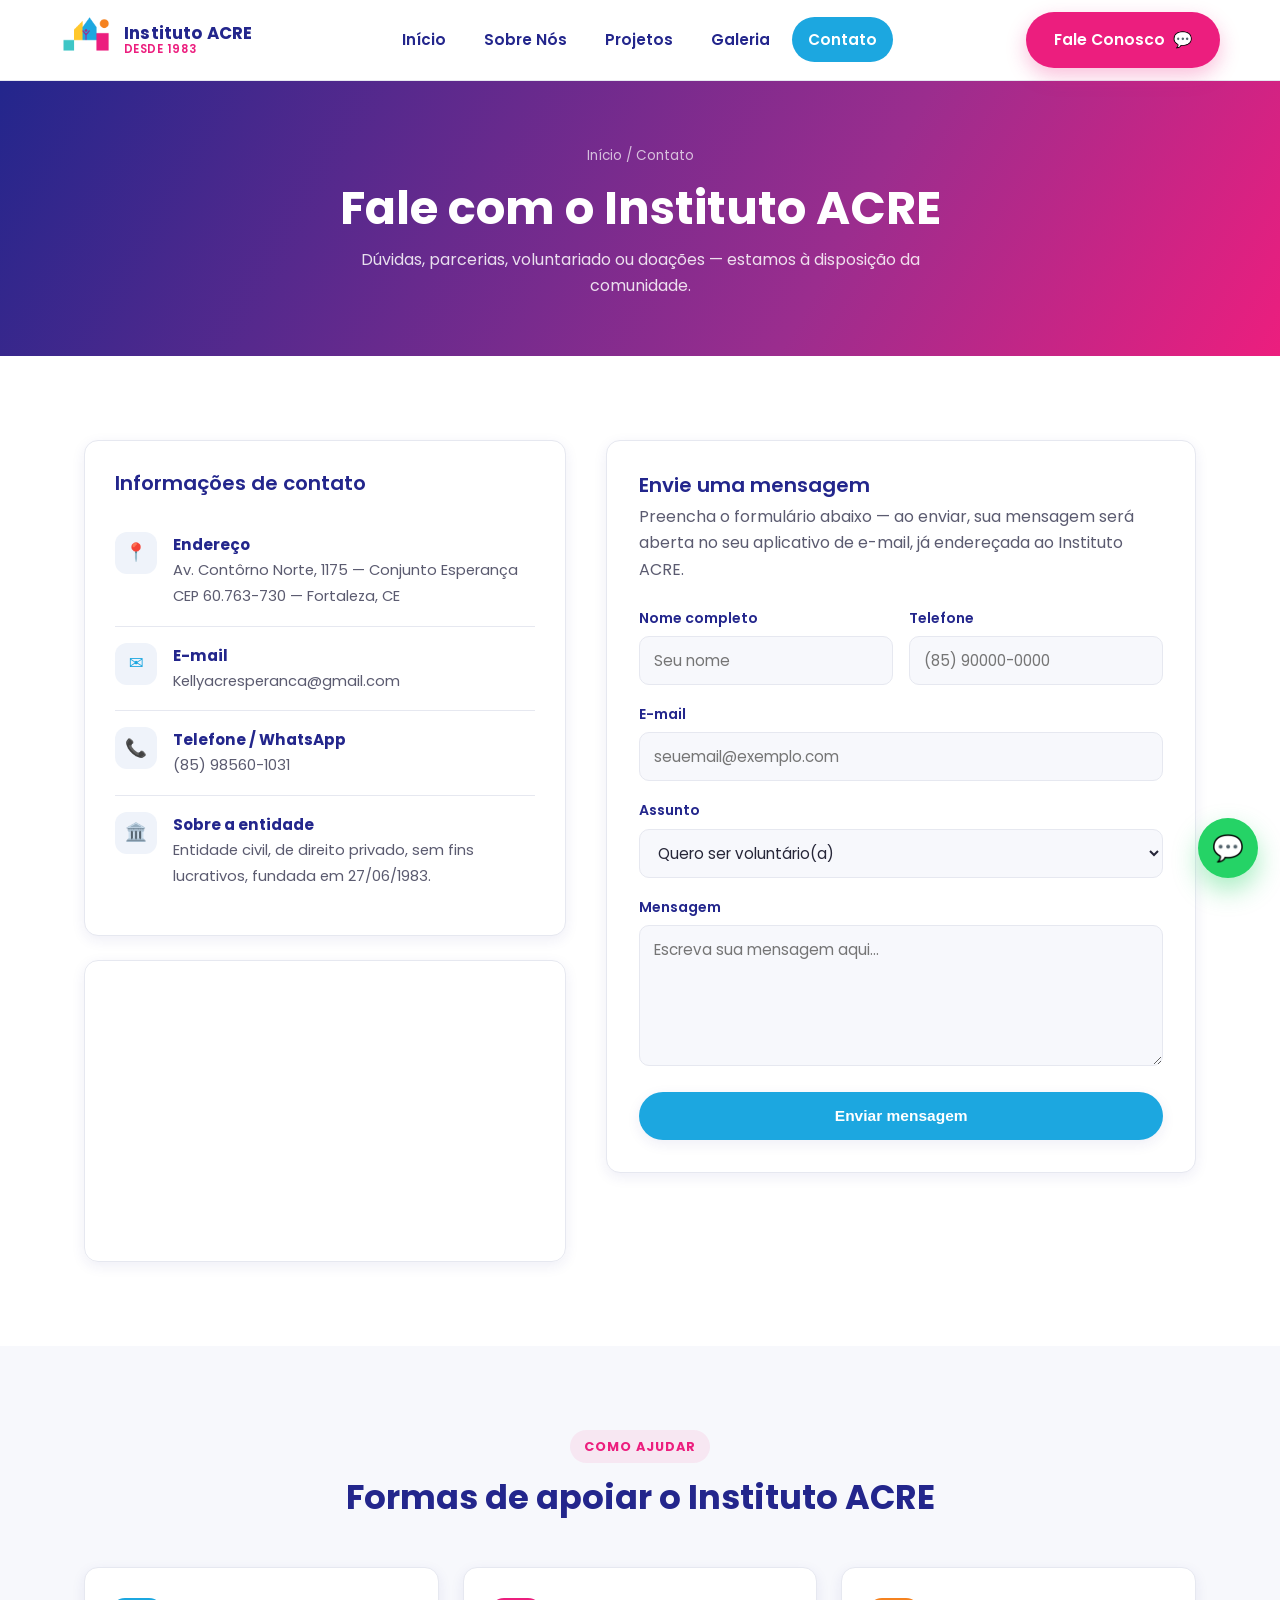
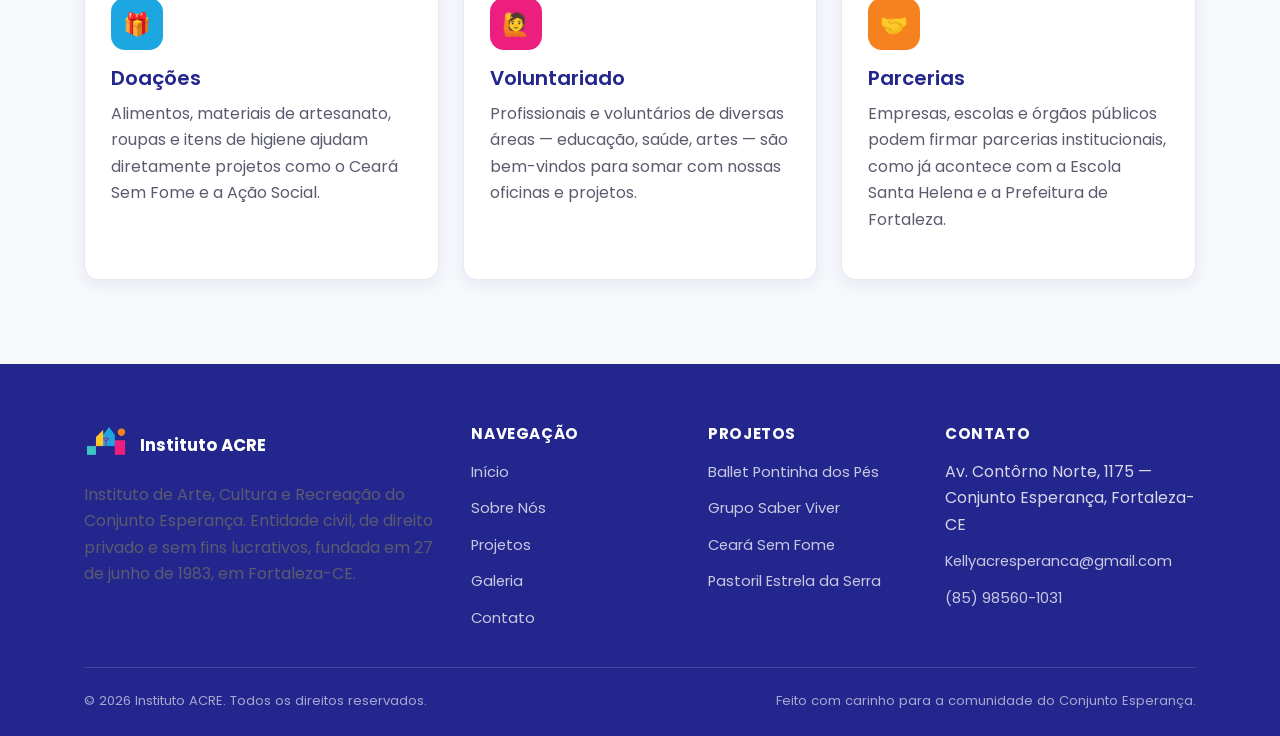
==== contato.html @ 017d6af9 "criando a pagina" ====
<!DOCTYPE html>
<html lang="pt-BR">
<head>
<meta charset="UTF-8">
<meta name="viewport" content="width=device-width, initial-scale=1.0">
<title>Contato — Instituto ACRE</title>
<meta name="description" content="Fale com o Instituto ACRE: endereço, telefone, e-mail e formas de doar ou ser voluntário no Conjunto Esperança, Fortaleza-CE.">
<link rel="icon" href="assets/img/logo.png" type="image/png">
<link rel="preconnect" href="https://fonts.googleapis.com">
<link href="https://fonts.googleapis.com/css2?family=Poppins:wght@400;500;600;700&display=swap" rel="stylesheet">
<link rel="stylesheet" href="css/style.css">
</head>
<body>

<header class="site-header">
  <div class="container nav">
    <a href="index.html" class="brand">
      <img src="assets/img/logo.png" alt="Logotipo Instituto ACRE">
      <span class="brand-text"><strong>Instituto ACRE</strong><span>Desde 1983</span></span>
    </a>
    <nav>
      <ul class="nav-links">
        <li><a href="index.html">Início</a></li>
        <li><a href="sobre.html">Sobre Nós</a></li>
        <li><a href="projetos.html">Projetos</a></li>
        <li><a href="galeria.html">Galeria</a></li>
        <li><a href="contato.html" class="is-active">Contato</a></li>
      </ul>
    </nav>
    <div class="nav-cta">
      <a href="https://wa.me/5585985601031" target="_blank" rel="noopener" class="btn btn-cta"><span class="long">Fale Conosco</span> 💬</a>
      <button class="nav-toggle" aria-label="Abrir menu" aria-expanded="false"><span></span></button>
    </div>
  </div>
</header>

<main>

  <section class="page-hero">
    <div class="container">
      <div class="breadcrumb">Início / Contato</div>
      <h1>Fale com o Instituto ACRE</h1>
      <p>Dúvidas, parcerias, voluntariado ou doações — estamos à disposição da comunidade.</p>
    </div>
  </section>

  <section>
    <div class="container">
      <div class="contact-grid">

        <div>
          <div class="contact-info-card">
            <h3 style="margin-bottom:20px;">Informações de contato</h3>

            <div class="contact-row">
              <div class="ic">📍</div>
              <div>
                <strong>Endereço</strong>
                <span>Av. Contôrno Norte, 1175 — Conjunto Esperança<br>CEP 60.763-730 — Fortaleza, CE</span>
              </div>
            </div>

            <div class="contact-row">
              <div class="ic">✉️</div>
              <div>
                <strong>E-mail</strong>
                <a href="mailto:Kellyacresperanca@gmail.com">Kellyacresperanca@gmail.com</a>
              </div>
            </div>

            <div class="contact-row">
              <div class="ic">📞</div>
              <div>
                <strong>Telefone / WhatsApp</strong>
                <a href="https://wa.me/5585985601031" target="_blank" rel="noopener">(85) 98560-1031</a>
              </div>
            </div>

            <div class="contact-row">
              <div class="ic">🏛️</div>
              <div>
                <strong>Sobre a entidade</strong>
                <span>Entidade civil, de direito privado, sem fins lucrativos, fundada em 27/06/1983.</span>
              </div>
            </div>
          </div>

          <div style="margin-top:24px;" class="map-frame">
            <iframe
              src="https://www.google.com/maps?q=Av.+Cont%C3%B4rno+Norte,+1175,+Conjunto+Esperan%C3%A7a,+Fortaleza+-+CE,+60763-730&output=embed"
              loading="lazy"
              referrerpolicy="no-referrer-when-downgrade"
              title="Localização do Instituto ACRE">
            </iframe>
          </div>
        </div>

        <div class="form-card">
          <h3 style="margin-bottom:6px;">Envie uma mensagem</h3>
          <p style="margin-bottom:24px;">Preencha o formulário abaixo — ao enviar, sua mensagem será aberta no seu aplicativo de e-mail, já endereçada ao Instituto ACRE.</p>

          <form action="mailto:Kellyacresperanca@gmail.com" method="POST" enctype="text/plain">
            <div class="form-grid-2">
              <div class="form-row">
                <label for="nome">Nome completo</label>
                <input type="text" id="nome" name="Nome" placeholder="Seu nome" required>
              </div>
              <div class="form-row">
                <label for="telefone">Telefone</label>
                <input type="tel" id="telefone" name="Telefone" placeholder="(85) 90000-0000">
              </div>
            </div>

            <div class="form-row">
              <label for="email">E-mail</label>
              <input type="email" id="email" name="Email" placeholder="seuemail@exemplo.com" required>
            </div>

            <div class="form-row">
              <label for="assunto">Assunto</label>
              <select id="assunto" name="Assunto">
                <option>Quero ser voluntário(a)</option>
                <option>Quero fazer uma doação</option>
                <option>Parceria institucional</option>
                <option>Dúvidas sobre um projeto</option>
                <option>Outro assunto</option>
              </select>
            </div>

            <div class="form-row">
              <label for="mensagem">Mensagem</label>
              <textarea id="mensagem" name="Mensagem" rows="5" placeholder="Escreva sua mensagem aqui..." required></textarea>
            </div>

            <button type="submit" class="btn btn-primary" style="width:100%; justify-content:center;">Enviar mensagem</button>
          </form>
        </div>

      </div>
    </div>
  </section>

  <!-- COMO AJUDAR -->
  <section class="section-soft">
    <div class="container">
      <div class="section-head">
        <span class="eyebrow">Como ajudar</span>
        <h2>Formas de apoiar o Instituto ACRE</h2>
      </div>
      <div class="values-grid">
        <div class="value-card">
          <div class="icon">🎁</div>
          <h3>Doações</h3>
          <p>Alimentos, materiais de artesanato, roupas e itens de higiene ajudam diretamente projetos como o Ceará Sem Fome e a Ação Social.</p>
        </div>
        <div class="value-card">
          <div class="icon">🙋</div>
          <h3>Voluntariado</h3>
          <p>Profissionais e voluntários de diversas áreas — educação, saúde, artes — são bem-vindos para somar com nossas oficinas e projetos.</p>
        </div>
        <div class="value-card">
          <div class="icon">🤝</div>
          <h3>Parcerias</h3>
          <p>Empresas, escolas e órgãos públicos podem firmar parcerias institucionais, como já acontece com a Escola Santa Helena e a Prefeitura de Fortaleza.</p>
        </div>
      </div>
    </div>
  </section>

</main>

<footer class="site-footer">
  <div class="container">
    <div class="footer-grid">
      <div>
        <div class="footer-brand"><img src="assets/img/logo.png" alt="Instituto ACRE"><strong>Instituto ACRE</strong></div>
        <p>Instituto de Arte, Cultura e Recreação do Conjunto Esperança. Entidade civil, de direito privado e sem fins lucrativos, fundada em 27 de junho de 1983, em Fortaleza-CE.</p>
      </div>
      <div>
        <h4>Navegação</h4>
        <ul>
          <li><a href="index.html">Início</a></li>
          <li><a href="sobre.html">Sobre Nós</a></li>
          <li><a href="projetos.html">Projetos</a></li>
          <li><a href="galeria.html">Galeria</a></li>
          <li><a href="contato.html">Contato</a></li>
        </ul>
      </div>
      <div>
        <h4>Projetos</h4>
        <ul>
          <li><a href="projetos.html#ballet">Ballet Pontinha dos Pés</a></li>
          <li><a href="projetos.html#saber-viver">Grupo Saber Viver</a></li>
          <li><a href="projetos.html#ceara-sem-fome">Ceará Sem Fome</a></li>
          <li><a href="projetos.html#pastoril">Pastoril Estrela da Serra</a></li>
        </ul>
      </div>
      <div>
        <h4>Contato</h4>
        <ul>
          <li>Av. Contôrno Norte, 1175 — Conjunto Esperança, Fortaleza-CE</li>
          <li><a href="mailto:Kellyacresperanca@gmail.com">Kellyacresperanca@gmail.com</a></li>
          <li><a href="https://wa.me/5585985601031" target="_blank" rel="noopener">(85) 98560-1031</a></li>
        </ul>
      </div>
    </div>
    <div class="footer-bottom">
      <span>© <span data-year>2026</span> Instituto ACRE. Todos os direitos reservados.</span>
      <span>Feito com carinho para a comunidade do Conjunto Esperança.</span>
    </div>
  </div>
</footer>

<a href="https://wa.me/5585985601031" target="_blank" rel="noopener" class="whatsapp-float" aria-label="Falar no WhatsApp">💬</a>
<script src="js/main.js"></script>
</body>
</html>
---- css/style.css ----
/* =========================================================
   Instituto ACRE — folha de estilos
   Paleta baseada no logotipo (fundo branco; cor só em botões,
   menu, títulos e detalhes, conforme solicitado).
   ========================================================= */

:root {
  --navy: #23268C;        /* texto "INSTITUTO ACRE" no logo */
  --blue: #1CA7E0;        /* prédio azul do logo — cor primária */
  --blue-dark: #157FAE;
  --yellow: #FFC72C;      /* prédio amarelo do logo */
  --pink: #EC1E7E;        /* prédio rosa do logo — CTA / doação */
  --pink-dark: #C41263;
  --teal: #3EC6C6;        /* prédio azul-turquesa do logo */
  --orange: #F5821F;      /* sol do logo */
  --purple: #9B2D8E;      /* figura humana do logo */

  --bg: #FFFFFF;
  --bg-soft: #F7F8FC;
  --bg-soft-2: #EFF3FA;
  --text: #262638;
  --text-light: #5B5B70;
  --border: #E6E8F0;

  --radius: 14px;
  --shadow: 0 10px 30px rgba(35, 38, 140, 0.08);
  --shadow-sm: 0 4px 14px rgba(35, 38, 140, 0.08);
  --container: 1160px;
}

* { box-sizing: border-box; }
html { scroll-behavior: smooth; }
html, body { overflow-x: hidden; }

body {
  margin: 0;
  font-family: "Poppins", "Segoe UI", system-ui, -apple-system, sans-serif;
  color: var(--text);
  background: var(--bg);
  line-height: 1.65;
  -webkit-font-smoothing: antialiased;
}

img { max-width: 100%; display: block; }
a { color: inherit; text-decoration: none; }

.container {
  width: 100%;
  max-width: var(--container);
  margin: 0 auto;
  padding: 0 24px;
}

h1, h2, h3, h4 {
  font-family: "Poppins", "Segoe UI", system-ui, sans-serif;
  color: var(--navy);
  line-height: 1.25;
  margin: 0 0 .5em;
}

h1 { font-size: clamp(2rem, 4vw, 2.9rem); font-weight: 700; }
h2 { font-size: clamp(1.5rem, 3vw, 2.1rem); font-weight: 700; }
h3 { font-size: 1.25rem; font-weight: 600; }

p { margin: 0 0 1em; color: var(--text-light); }

.eyebrow {
  display: inline-block;
  font-size: .8rem;
  font-weight: 700;
  letter-spacing: .08em;
  text-transform: uppercase;
  color: var(--pink);
  background: rgba(236, 30, 126, .08);
  padding: 6px 14px;
  border-radius: 999px;
  margin-bottom: 14px;
}

/* ---------- Botões ---------- */
.btn {
  display: inline-flex;
  align-items: center;
  gap: 8px;
  padding: 13px 26px;
  border-radius: 999px;
  font-weight: 600;
  font-size: .97rem;
  border: 2px solid transparent;
  cursor: pointer;
  transition: transform .15s ease, box-shadow .15s ease, background .15s ease, color .15s ease;
}
.btn:hover { transform: translateY(-2px); }

.btn-primary {
  background: var(--blue);
  color: #fff;
  box-shadow: var(--shadow-sm);
}
.btn-primary:hover { background: var(--blue-dark); }

.btn-cta {
  background: var(--pink);
  color: #fff;
  box-shadow: 0 8px 20px rgba(236,30,126,.28);
}
.btn-cta:hover { background: var(--pink-dark); }

.btn-outline {
  background: transparent;
  color: var(--navy);
  border-color: var(--border);
}
.btn-outline:hover { border-color: var(--blue); color: var(--blue); }

.btn-outline-light {
  background: rgba(255,255,255,.12);
  color: #fff;
  border-color: rgba(255,255,255,.55);
  backdrop-filter: blur(4px);
}
.btn-outline-light:hover { background: #fff; color: var(--navy); }

/* ---------- Header / Navegação ---------- */
.site-header {
  position: sticky;
  top: 0;
  z-index: 100;
  background: rgba(255,255,255,.92);
  backdrop-filter: blur(10px);
  border-bottom: 1px solid var(--border);
}
.nav {
  display: flex;
  align-items: center;
  justify-content: space-between;
  padding: 12px 0;
}
.brand {
  display: flex;
  align-items: center;
  gap: 12px;
}
.brand img { height: 52px; width: auto; }
.brand-text { display: flex; flex-direction: column; line-height: 1.15; }
.brand-text strong { color: var(--navy); font-size: 1.05rem; letter-spacing: .01em; }
.brand-text span { color: var(--pink); font-size: .72rem; font-weight: 600; letter-spacing: .04em; text-transform: uppercase; }

.nav-links {
  display: flex;
  align-items: center;
  gap: 6px;
  list-style: none;
  margin: 0;
  padding: 0;
}
.nav-links a {
  display: inline-block;
  padding: 10px 16px;
  border-radius: 999px;
  font-weight: 600;
  font-size: .95rem;
  color: var(--navy);
  transition: background .15s ease, color .15s ease;
}
.nav-links a:hover { background: var(--bg-soft-2); }
.nav-links a.is-active { background: var(--blue); color: #fff; }

.nav-cta { display: flex; align-items: center; gap: 10px; }

.nav-toggle {
  display: none;
  background: var(--bg-soft-2);
  border: none;
  border-radius: 10px;
  width: 44px;
  height: 44px;
  align-items: center;
  justify-content: center;
  cursor: pointer;
}
.nav-toggle span, .nav-toggle span::before, .nav-toggle span::after {
  content: "";
  display: block;
  width: 20px;
  height: 2px;
  background: var(--navy);
  position: relative;
  transition: transform .2s ease, opacity .2s ease;
}
.nav-toggle span::before { position: absolute; top: -6px; }
.nav-toggle span::after { position: absolute; top: 6px; }

/* ---------- Hero ---------- */
.hero {
  position: relative;
  overflow: hidden;
  background: linear-gradient(135deg, var(--navy) 0%, var(--blue) 100%);
  color: #fff;
  padding: 88px 0 100px;
}
.hero::before, .hero::after {
  content: "";
  position: absolute;
  border-radius: 50%;
  opacity: .35;
}
.hero::before {
  width: 420px; height: 420px;
  background: var(--orange);
  top: -180px; right: -120px;
  filter: blur(10px);
  opacity: .28;
}
.hero::after {
  width: 320px; height: 320px;
  background: var(--yellow);
  bottom: -160px; left: -100px;
  opacity: .18;
}
.hero .container {
  position: relative;
  z-index: 2;
  display: grid;
  grid-template-columns: 1.1fr .9fr;
  gap: 48px;
  align-items: center;
}
.hero h1 { color: #fff; }
.hero p.lead { color: rgba(255,255,255,.88); font-size: 1.1rem; max-width: 46ch; }
.hero-actions { display: flex; flex-wrap: wrap; gap: 14px; margin-top: 28px; }
.hero-eyebrow {
  display: inline-block;
  background: rgba(255,255,255,.14);
  border: 1px solid rgba(255,255,255,.35);
  color: #fff;
  padding: 6px 16px;
  border-radius: 999px;
  font-size: .8rem;
  font-weight: 600;
  letter-spacing: .05em;
  text-transform: uppercase;
  margin-bottom: 18px;
}
.hero-media {
  border-radius: 20px;
  overflow: hidden;
  box-shadow: 0 30px 60px rgba(10, 14, 60, .35);
  border: 6px solid rgba(255,255,255,.15);
  aspect-ratio: 4/3;
}
.hero-media img { width: 100%; height: 100%; object-fit: cover; }

/* Page hero (páginas internas) */
.page-hero {
  background: linear-gradient(120deg, var(--navy), var(--purple) 65%, var(--pink));
  color: #fff;
  padding: 64px 0 56px;
  text-align: center;
}
.page-hero h1 { color: #fff; margin-bottom: 10px; }
.page-hero p { color: rgba(255,255,255,.85); max-width: 60ch; margin: 0 auto; }
.breadcrumb { font-size: .85rem; color: rgba(255,255,255,.7); margin-bottom: 12px; }

/* ---------- Stats ---------- */
.stats {
  display: grid;
  grid-template-columns: repeat(4, 1fr);
  gap: 20px;
  margin-top: -56px;
  position: relative;
  z-index: 3;
}
.stat-card {
  background: #fff;
  border-radius: var(--radius);
  box-shadow: var(--shadow);
  padding: 24px 20px;
  text-align: center;
  border-top: 4px solid var(--blue);
}
.stat-card:nth-child(2) { border-top-color: var(--pink); }
.stat-card:nth-child(3) { border-top-color: var(--yellow); }
.stat-card:nth-child(4) { border-top-color: var(--teal); }
.stat-card .num { font-size: 1.9rem; font-weight: 700; color: var(--navy); }
.stat-card .label { font-size: .85rem; color: var(--text-light); margin-top: 4px; }

/* ---------- Seções gerais ---------- */
section { padding: 84px 0; }
.section-soft { background: var(--bg-soft); }
.section-head { max-width: 680px; margin: 0 auto 48px; text-align: center; }
.section-head.left { margin: 0 0 40px; text-align: left; }

/* ---------- Cards de valores ---------- */
.values-grid {
  display: grid;
  grid-template-columns: repeat(3, 1fr);
  gap: 24px;
}
.value-card {
  background: #fff;
  border: 1px solid var(--border);
  border-radius: var(--radius);
  padding: 30px 26px;
  box-shadow: var(--shadow-sm);
}
.value-card .icon {
  width: 52px; height: 52px;
  border-radius: 14px;
  display: flex; align-items: center; justify-content: center;
  font-size: 1.4rem;
  margin-bottom: 16px;
  color: #fff;
}
.value-card:nth-child(1) .icon { background: var(--blue); }
.value-card:nth-child(2) .icon { background: var(--pink); }
.value-card:nth-child(3) .icon { background: var(--orange); }

/* ---------- Grid de projetos / cards ---------- */
.card-grid {
  display: grid;
  grid-template-columns: repeat(3, 1fr);
  gap: 26px;
}
.proj-card {
  background: #fff;
  border-radius: var(--radius);
  overflow: hidden;
  box-shadow: var(--shadow-sm);
  border: 1px solid var(--border);
  transition: transform .18s ease, box-shadow .18s ease;
  display: flex;
  flex-direction: column;
}
.proj-card:hover { transform: translateY(-6px); box-shadow: var(--shadow); }
.proj-card .thumb { aspect-ratio: 4/3; overflow: hidden; position: relative; }
.proj-card .thumb img { width: 100%; height: 100%; object-fit: cover; transition: transform .35s ease; }
.proj-card:hover .thumb img { transform: scale(1.06); }
.proj-card .tag {
  position: absolute; top: 12px; left: 12px;
  background: rgba(255,255,255,.92);
  color: var(--navy);
  font-size: .72rem;
  font-weight: 700;
  padding: 5px 12px;
  border-radius: 999px;
  text-transform: uppercase;
  letter-spacing: .03em;
}
.proj-card .body { padding: 20px 22px 24px; flex: 1; display: flex; flex-direction: column; }
.proj-card h3 { margin-bottom: 8px; }
.proj-card p { font-size: .92rem; flex: 1; }
.proj-card .since {
  font-size: .78rem;
  font-weight: 700;
  color: var(--blue);
  text-transform: uppercase;
  letter-spacing: .04em;
  margin-bottom: 6px;
}

/* categorias por cor de tag lateral */
.proj-card.cat-cultura { border-left: 4px solid var(--pink); }
.proj-card.cat-esporte { border-left: 4px solid var(--blue); }
.proj-card.cat-social { border-left: 4px solid var(--orange); }
.proj-card.cat-idoso { border-left: 4px solid var(--purple); }
.proj-card.cat-infantil { border-left: 4px solid var(--yellow); }
.proj-card.cat-tradicao { border-left: 4px solid var(--teal); }

.filters {
  display: flex;
  flex-wrap: wrap;
  gap: 10px;
  margin-bottom: 40px;
}
.filter-btn {
  border: 1px solid var(--border);
  background: #fff;
  color: var(--navy);
  padding: 9px 18px;
  border-radius: 999px;
  font-weight: 600;
  font-size: .85rem;
  cursor: pointer;
  transition: all .15s ease;
}
.filter-btn:hover { border-color: var(--blue); color: var(--blue); }
.filter-btn.is-active { background: var(--navy); border-color: var(--navy); color: #fff; }

/* ---------- Diretoria ---------- */
.people-grid {
  display: grid;
  grid-template-columns: repeat(auto-fit, minmax(190px, 1fr));
  gap: 22px;
}
.people-card {
  background: #fff;
  border: 1px solid var(--border);
  border-radius: var(--radius);
  padding: 22px 18px;
  text-align: center;
  box-shadow: var(--shadow-sm);
}
.people-card .avatar {
  width: 68px; height: 68px;
  border-radius: 50%;
  margin: 0 auto 14px;
  display: flex; align-items: center; justify-content: center;
  color: #fff;
  font-weight: 700;
  font-size: 1.2rem;
  background: linear-gradient(135deg, var(--blue), var(--purple));
}
.people-card .role { font-size: .78rem; font-weight: 700; color: var(--pink); text-transform: uppercase; letter-spacing: .04em; margin-bottom: 4px; }
.people-card .name { font-weight: 600; color: var(--navy); }

/* ---------- Timeline (história) ---------- */
.timeline { position: relative; margin-left: 10px; padding-left: 34px; border-left: 3px solid var(--bg-soft-2); }
.timeline-item { position: relative; padding-bottom: 34px; }
.timeline-item:last-child { padding-bottom: 0; }
.timeline-item::before {
  content: "";
  position: absolute;
  left: -42px; top: 4px;
  width: 16px; height: 16px;
  border-radius: 50%;
  background: var(--pink);
  border: 3px solid #fff;
  box-shadow: 0 0 0 3px var(--pink);
}
.timeline-item .year { font-weight: 700; color: var(--blue); font-size: .9rem; text-transform: uppercase; letter-spacing: .04em; }

/* ---------- Galeria ---------- */
.gallery-grid {
  columns: 4 260px;
  column-gap: 16px;
}
.gallery-grid figure {
  break-inside: avoid;
  margin: 0 0 16px;
  border-radius: 12px;
  overflow: hidden;
  box-shadow: var(--shadow-sm);
  position: relative;
  cursor: zoom-in;
}
.gallery-grid img { width: 100%; display: block; transition: transform .3s ease; }
.gallery-grid figure:hover img { transform: scale(1.04); }
.gallery-grid figcaption {
  position: absolute; left: 0; right: 0; bottom: 0;
  background: linear-gradient(to top, rgba(35,38,140,.85), transparent);
  color: #fff;
  font-size: .78rem;
  font-weight: 600;
  padding: 22px 12px 10px;
  opacity: 0;
  transition: opacity .2s ease;
}
.gallery-grid figure:hover figcaption { opacity: 1; }

.lightbox {
  position: fixed; inset: 0; z-index: 999;
  background: rgba(20,20,40,.92);
  display: none;
  align-items: center; justify-content: center;
  padding: 40px;
}
.lightbox.is-open { display: flex; }
.lightbox img { max-width: 90vw; max-height: 85vh; border-radius: 10px; box-shadow: 0 20px 60px rgba(0,0,0,.5); }
.lightbox-close {
  position: absolute; top: 24px; right: 28px;
  width: 44px; height: 44px; border-radius: 50%;
  background: rgba(255,255,255,.12); color: #fff; border: 1px solid rgba(255,255,255,.4);
  font-size: 1.3rem; cursor: pointer;
}
.lightbox-caption { position: absolute; bottom: 30px; left: 0; right: 0; text-align: center; color: #fff; font-size: .9rem; }

/* ---------- CTA doação ---------- */
.cta-band {
  background: linear-gradient(120deg, var(--pink), var(--purple));
  border-radius: 24px;
  color: #fff;
  padding: 56px;
  display: grid;
  grid-template-columns: 1.4fr .8fr;
  align-items: center;
  gap: 32px;
}
.cta-band h2 { color: #fff; }
.cta-band p { color: rgba(255,255,255,.88); }
.cta-actions { display: flex; flex-direction: column; gap: 12px; }

/* ---------- Contato ---------- */
.contact-grid {
  display: grid;
  grid-template-columns: .9fr 1.1fr;
  gap: 40px;
  align-items: start;
}
.contact-info-card {
  background: #fff;
  border: 1px solid var(--border);
  border-radius: var(--radius);
  padding: 30px;
  box-shadow: var(--shadow-sm);
}
.contact-row { display: flex; gap: 16px; padding: 16px 0; border-bottom: 1px solid var(--border); }
.contact-row:last-child { border-bottom: none; }
.contact-row .ic {
  width: 42px; height: 42px; border-radius: 12px;
  background: var(--bg-soft-2); color: var(--blue);
  display: flex; align-items: center; justify-content: center;
  flex-shrink: 0;
  font-size: 1.1rem;
}
.contact-row strong { display: block; color: var(--navy); font-size: .95rem; }
.contact-row span, .contact-row a { color: var(--text-light); font-size: .92rem; }

.map-frame {
  border-radius: var(--radius);
  overflow: hidden;
  border: 1px solid var(--border);
  box-shadow: var(--shadow-sm);
  aspect-ratio: 16/10;
}
.map-frame iframe { width: 100%; height: 100%; border: 0; }

.form-card {
  background: #fff;
  border: 1px solid var(--border);
  border-radius: var(--radius);
  padding: 32px;
  box-shadow: var(--shadow-sm);
}
.form-row { margin-bottom: 18px; }
.form-row label { display: block; font-weight: 600; font-size: .88rem; color: var(--navy); margin-bottom: 6px; }
.form-row input, .form-row textarea, .form-row select {
  width: 100%;
  border: 1.5px solid var(--border);
  border-radius: 10px;
  padding: 12px 14px;
  font-family: inherit;
  font-size: .95rem;
  color: var(--text);
  background: var(--bg-soft);
  transition: border-color .15s ease;
}
.form-row input:focus, .form-row textarea:focus, .form-row select:focus {
  outline: none;
  border-color: var(--blue);
  background: #fff;
}
.form-grid-2 { display: grid; grid-template-columns: 1fr 1fr; gap: 16px; }

/* ---------- Footer ---------- */
.site-footer {
  background: var(--navy);
  color: rgba(255,255,255,.82);
  padding: 60px 0 24px;
}
.footer-grid {
  display: grid;
  grid-template-columns: 1.4fr .8fr .8fr 1fr;
  gap: 36px;
  padding-bottom: 36px;
  border-bottom: 1px solid rgba(255,255,255,.14);
}
.footer-brand { display: flex; align-items: center; gap: 12px; margin-bottom: 14px; }
.footer-brand img { height: 44px; }
.footer-brand strong { color: #fff; font-size: 1.05rem; }
.site-footer h4 { color: #fff; font-size: .95rem; text-transform: uppercase; letter-spacing: .04em; margin-bottom: 16px; }
.site-footer ul { list-style: none; padding: 0; margin: 0; display: flex; flex-direction: column; gap: 10px; }
.site-footer a { color: rgba(255,255,255,.75); font-size: .92rem; transition: color .15s ease; }
.site-footer a:hover { color: #fff; }
.footer-bottom {
  display: flex;
  justify-content: space-between;
  align-items: center;
  padding-top: 22px;
  font-size: .82rem;
  color: rgba(255,255,255,.6);
  flex-wrap: wrap;
  gap: 12px;
}
.social-row { display: flex; gap: 10px; }
.social-row a {
  width: 38px; height: 38px; border-radius: 50%;
  background: rgba(255,255,255,.1);
  display: flex; align-items: center; justify-content: center;
}
.social-row a:hover { background: var(--pink); }

.whatsapp-float {
  position: fixed;
  bottom: 22px; right: 22px;
  width: 60px; height: 60px;
  border-radius: 50%;
  background: #25D366;
  color: #fff;
  display: flex; align-items: center; justify-content: center;
  box-shadow: 0 12px 26px rgba(37,211,102,.4);
  z-index: 90;
  font-size: 1.6rem;
  transition: transform .15s ease;
}
.whatsapp-float:hover { transform: scale(1.08); }

/* ---------- Utilidades ---------- */
.two-col {
  display: grid;
  grid-template-columns: 1fr 1fr;
  gap: 56px;
  align-items: center;
}
.tag-pill {
  display: inline-flex;
  align-items: center;
  gap: 6px;
  background: var(--bg-soft-2);
  color: var(--navy);
  font-size: .8rem;
  font-weight: 600;
  padding: 6px 14px;
  border-radius: 999px;
  margin: 0 8px 8px 0;
}
.rounded-photo { border-radius: 20px; overflow: hidden; box-shadow: var(--shadow); }

/* ---------- Responsivo ---------- */
@media (max-width: 980px) {
  .stats { grid-template-columns: repeat(2, 1fr); }
  .values-grid, .card-grid { grid-template-columns: repeat(2, 1fr); }
  .hero .container { grid-template-columns: 1fr; }
  .hero-media { order: -1; }
  .footer-grid { grid-template-columns: 1fr 1fr; }
  .contact-grid { grid-template-columns: 1fr; }
  .cta-band { grid-template-columns: 1fr; text-align: center; }
  .cta-actions { align-items: center; }
  .two-col { grid-template-columns: 1fr; gap: 32px; }
}

@media (max-width: 720px) {
  .nav-links { position: fixed; top: 76px; left: 0; right: 0; height: calc(100vh - 76px); height: calc(100dvh - 76px); background: #fff; flex-direction: column; align-items: stretch; padding: 20px; gap: 4px; transform: translateX(100%); transition: transform .25s ease; overflow-y: auto; }
  .nav-links.is-open { transform: translateX(0); }
  .nav-links a { padding: 14px 18px; }
  .nav-toggle { display: flex; }
  .nav-cta .btn span.long { display: none; }
  .values-grid, .card-grid { grid-template-columns: 1fr; }
  .stats { grid-template-columns: 1fr 1fr; margin-top: 24px; }
  .footer-grid { grid-template-columns: 1fr; }
  .gallery-grid { columns: 2 200px; }
  .form-grid-2 { grid-template-columns: 1fr; }
  section { padding: 56px 0; }
  .page-hero { padding: 48px 0 40px; }
}
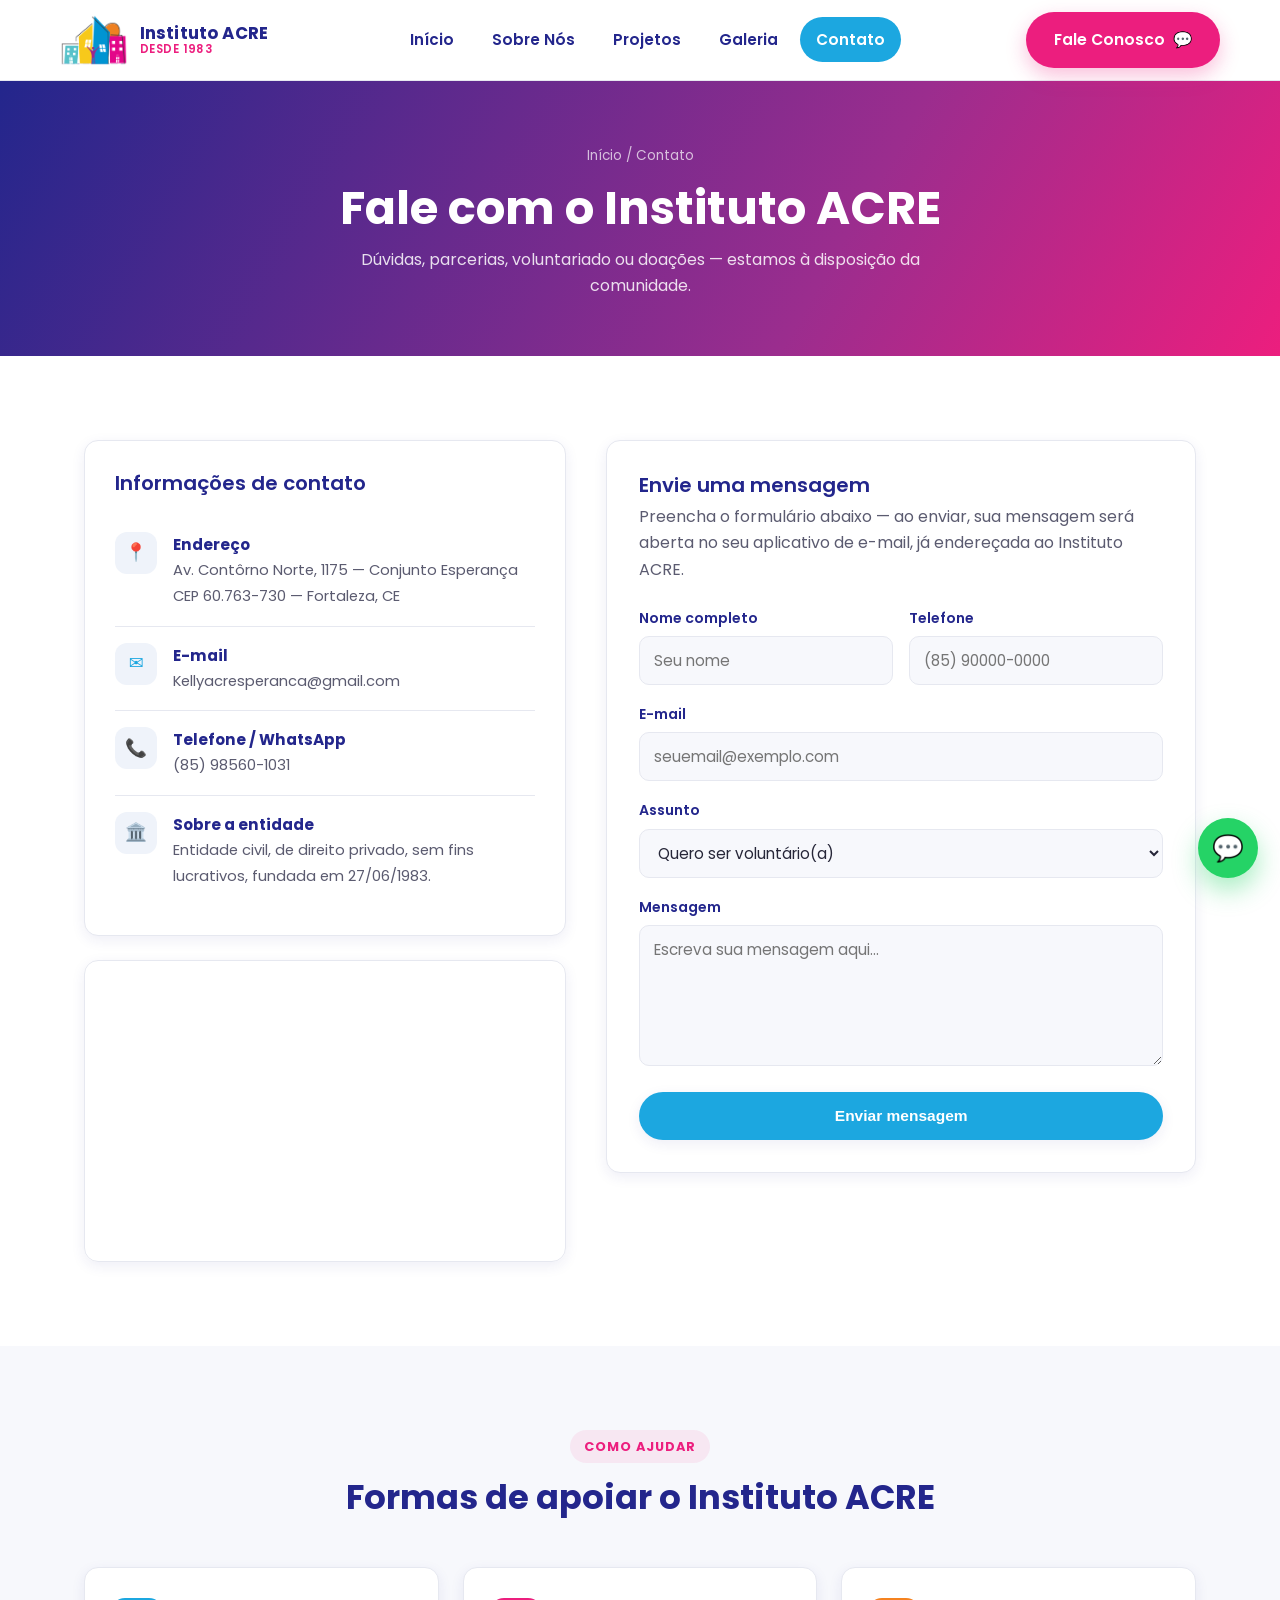
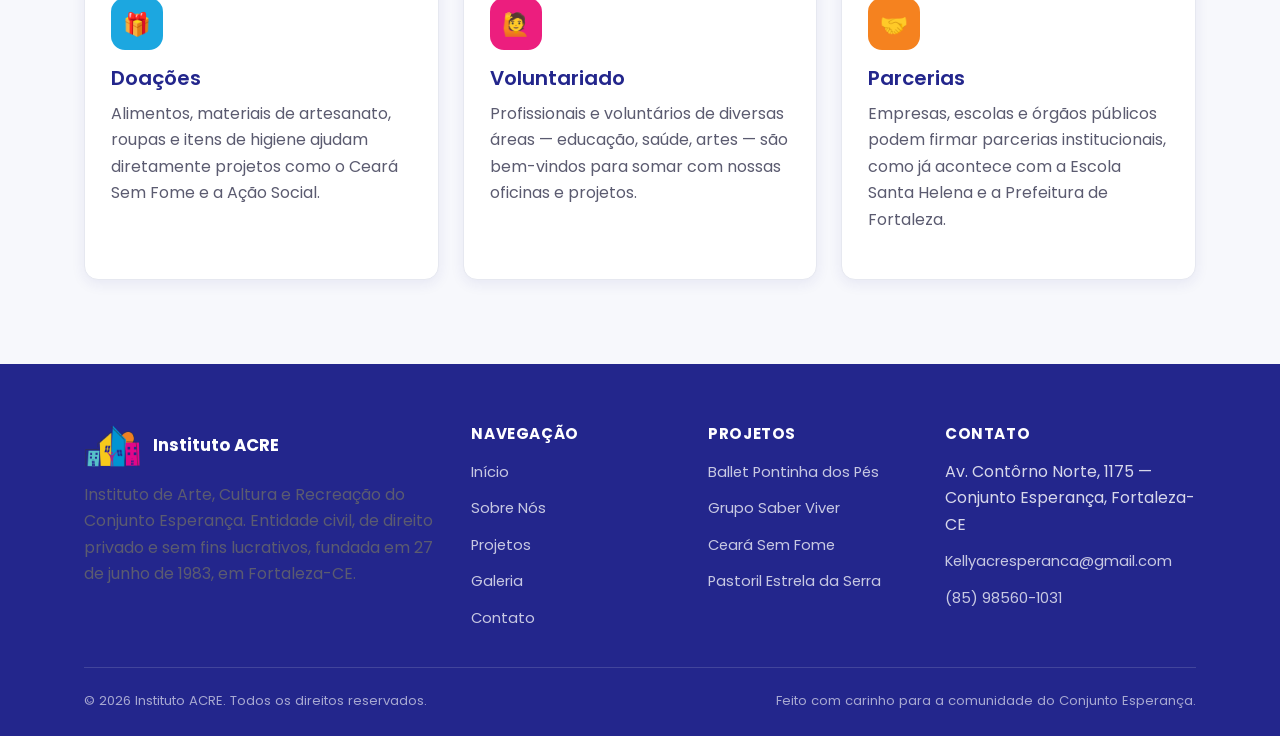
==== commit 4e4daf3d: "criando a pagina" ====
--- a/contato.html
+++ b/contato.html
@@ -5,7 +5,9 @@
 <meta name="viewport" content="width=device-width, initial-scale=1.0">
 <title>Contato — Instituto ACRE</title>
 <meta name="description" content="Fale com o Instituto ACRE: endereço, telefone, e-mail e formas de doar ou ser voluntário no Conjunto Esperança, Fortaleza-CE.">
-<link rel="icon" href="assets/img/logo.png" type="image/png">
+<link rel="icon" href="assets/img/favicon-32.png" sizes="32x32" type="image/png">
+<link rel="icon" href="assets/img/favicon-192.png" sizes="192x192" type="image/png">
+<link rel="apple-touch-icon" href="assets/img/apple-touch-icon.png">
 <link rel="preconnect" href="https://fonts.googleapis.com">
 <link href="https://fonts.googleapis.com/css2?family=Poppins:wght@400;500;600;700&display=swap" rel="stylesheet">
 <link rel="stylesheet" href="css/style.css">
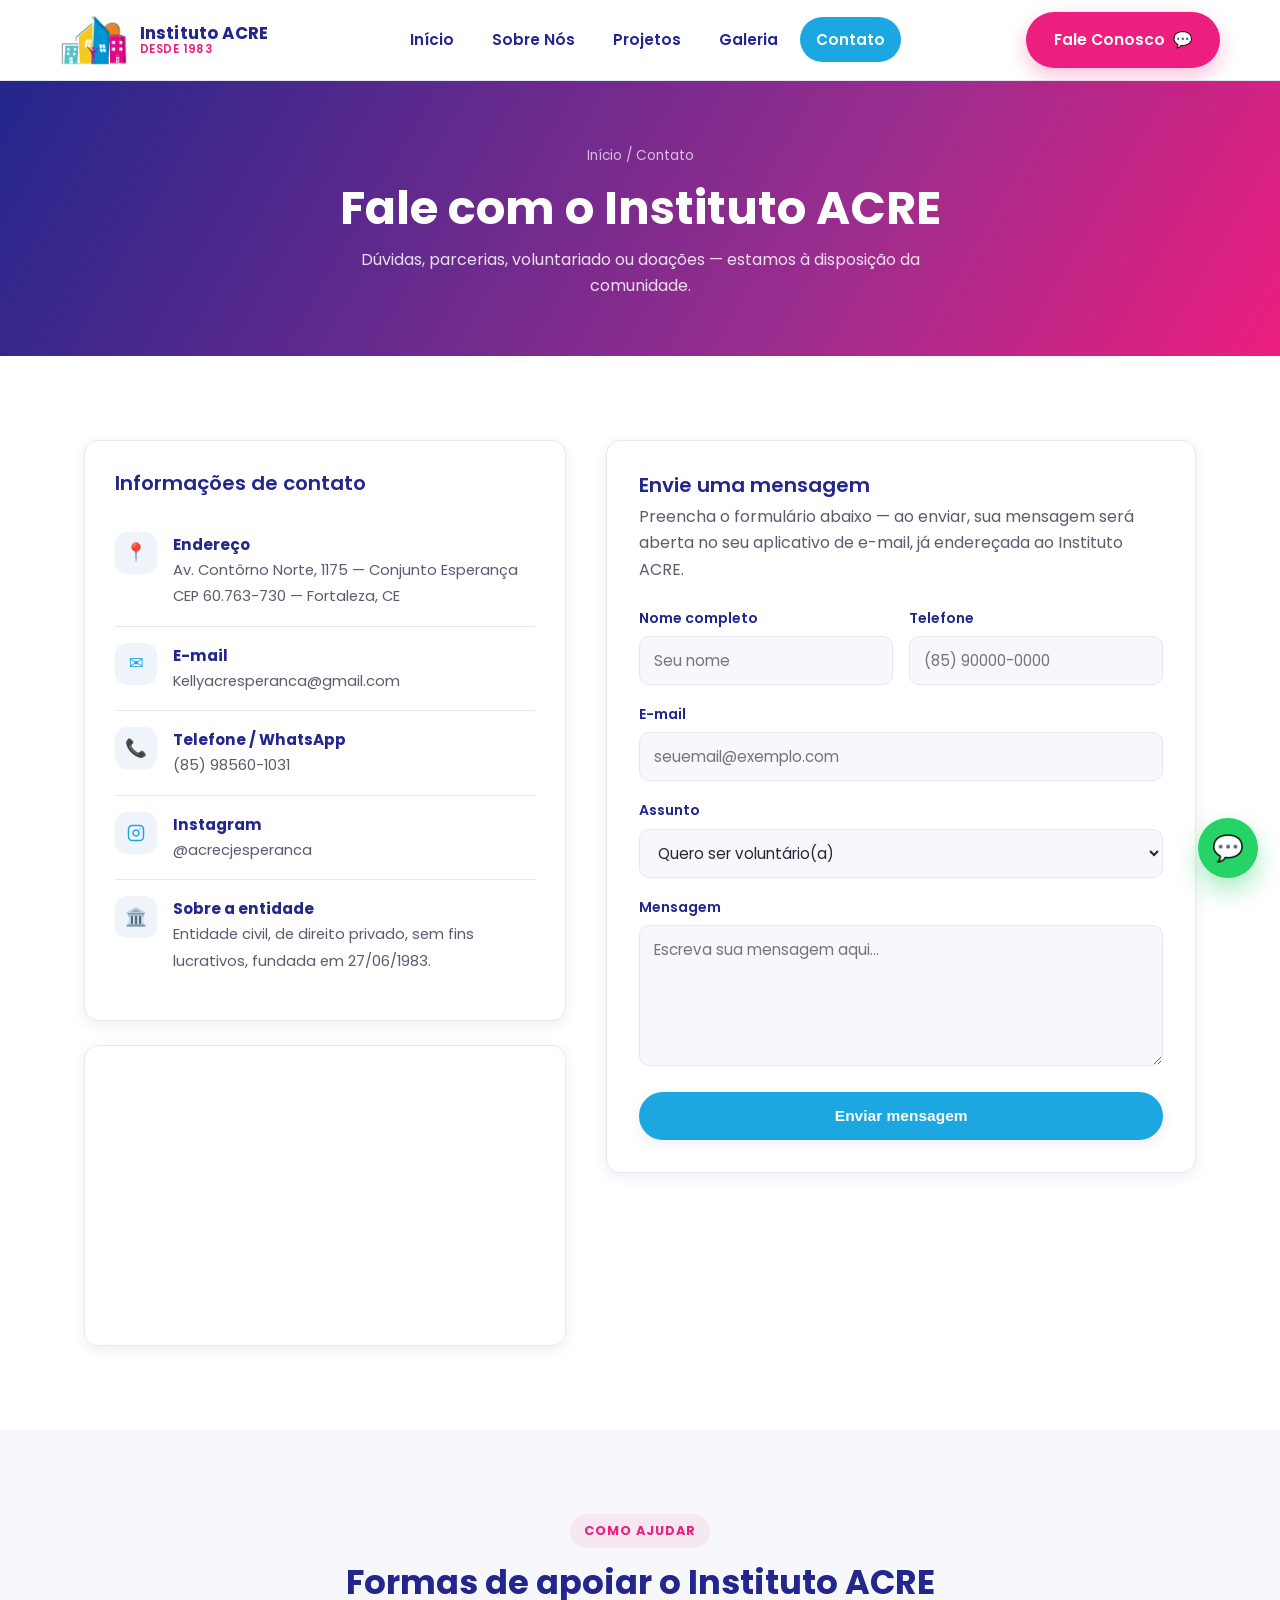
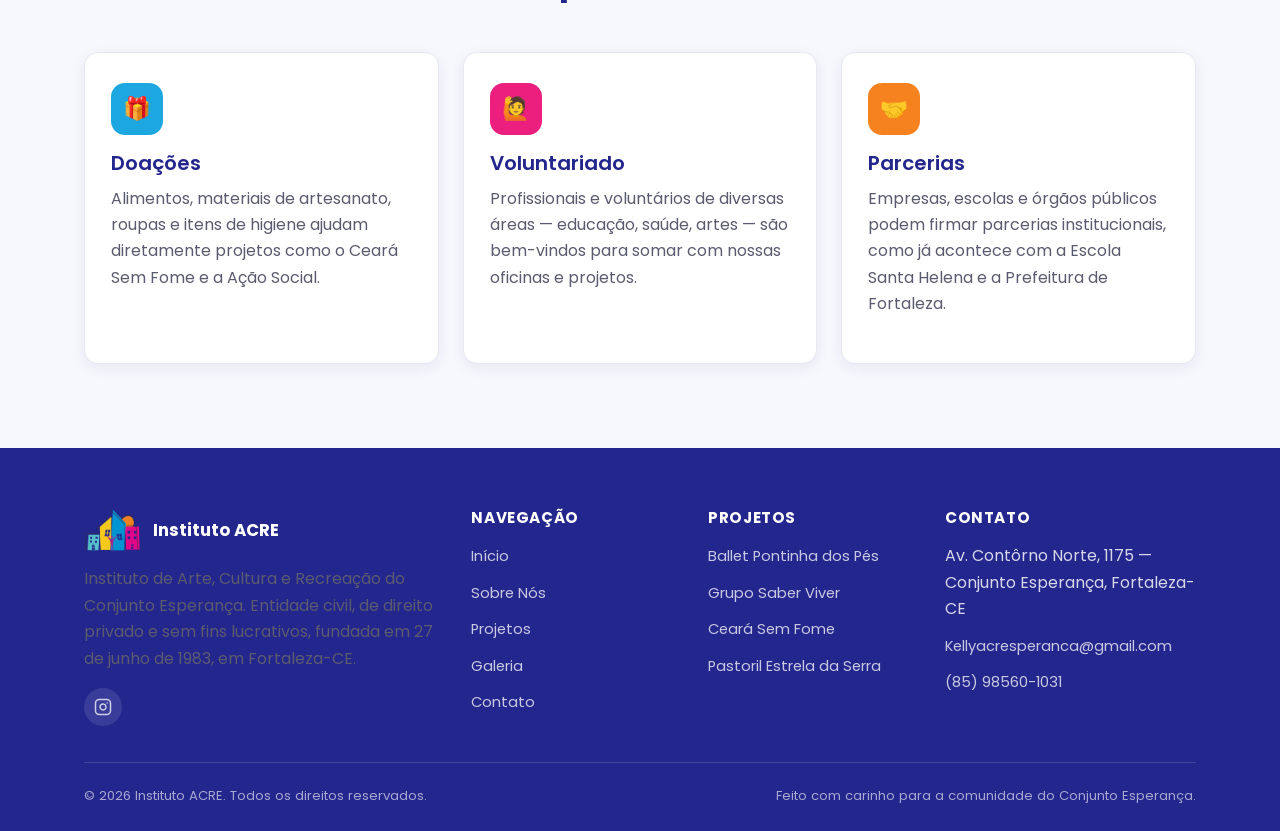
==== commit 27dee4f1: "Adiciona ícone do Instagram no rodapé e na página de contato" ====
--- a/contato.html
+++ b/contato.html
@@ -79,6 +79,16 @@
             </div>
 
             <div class="contact-row">
+              <div class="ic">
+                <svg width="18" height="18" viewBox="0 0 24 24" fill="none" stroke="currentColor" stroke-width="2" stroke-linecap="round" stroke-linejoin="round"><rect x="2" y="2" width="20" height="20" rx="5" ry="5"></rect><path d="M16 11.37A4 4 0 1 1 12.63 8 4 4 0 0 1 16 11.37z"></path><line x1="17.5" y1="6.5" x2="17.5" y2="6.5"></line></svg>
+              </div>
+              <div>
+                <strong>Instagram</strong>
+                <a href="https://www.instagram.com/acrecjesperanca" target="_blank" rel="noopener">@acrecjesperanca</a>
+              </div>
+            </div>
+
+            <div class="contact-row">
               <div class="ic">🏛️</div>
               <div>
                 <strong>Sobre a entidade</strong>
@@ -177,6 +187,11 @@
       <div>
         <div class="footer-brand"><img src="assets/img/logo.png" alt="Instituto ACRE"><strong>Instituto ACRE</strong></div>
         <p>Instituto de Arte, Cultura e Recreação do Conjunto Esperança. Entidade civil, de direito privado e sem fins lucrativos, fundada em 27 de junho de 1983, em Fortaleza-CE.</p>
+        <div class="social-row">
+          <a href="https://www.instagram.com/acrecjesperanca" target="_blank" rel="noopener" aria-label="Instagram do Instituto ACRE">
+            <svg width="18" height="18" viewBox="0 0 24 24" fill="none" stroke="currentColor" stroke-width="2" stroke-linecap="round" stroke-linejoin="round"><rect x="2" y="2" width="20" height="20" rx="5" ry="5"></rect><path d="M16 11.37A4 4 0 1 1 12.63 8 4 4 0 0 1 16 11.37z"></path><line x1="17.5" y1="6.5" x2="17.5" y2="6.5"></line></svg>
+          </a>
+        </div>
       </div>
       <div>
         <h4>Navegação</h4>
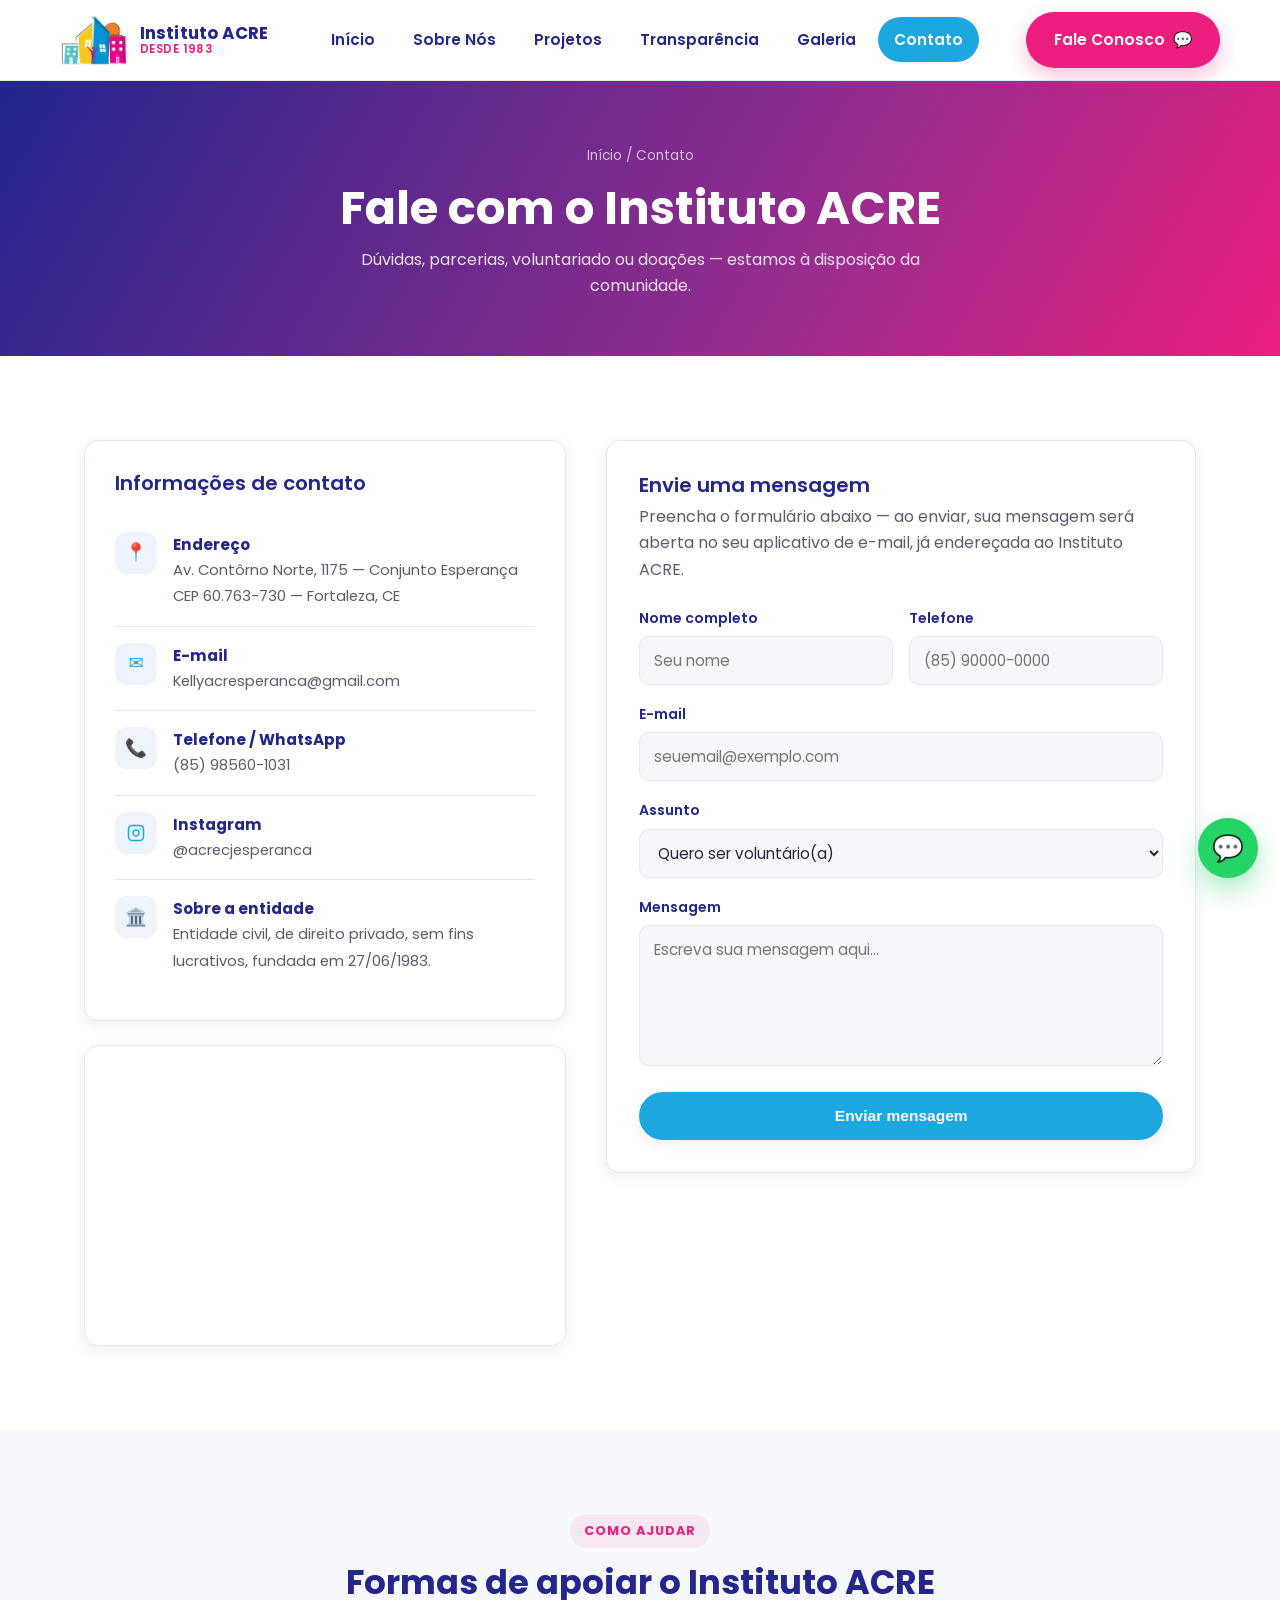
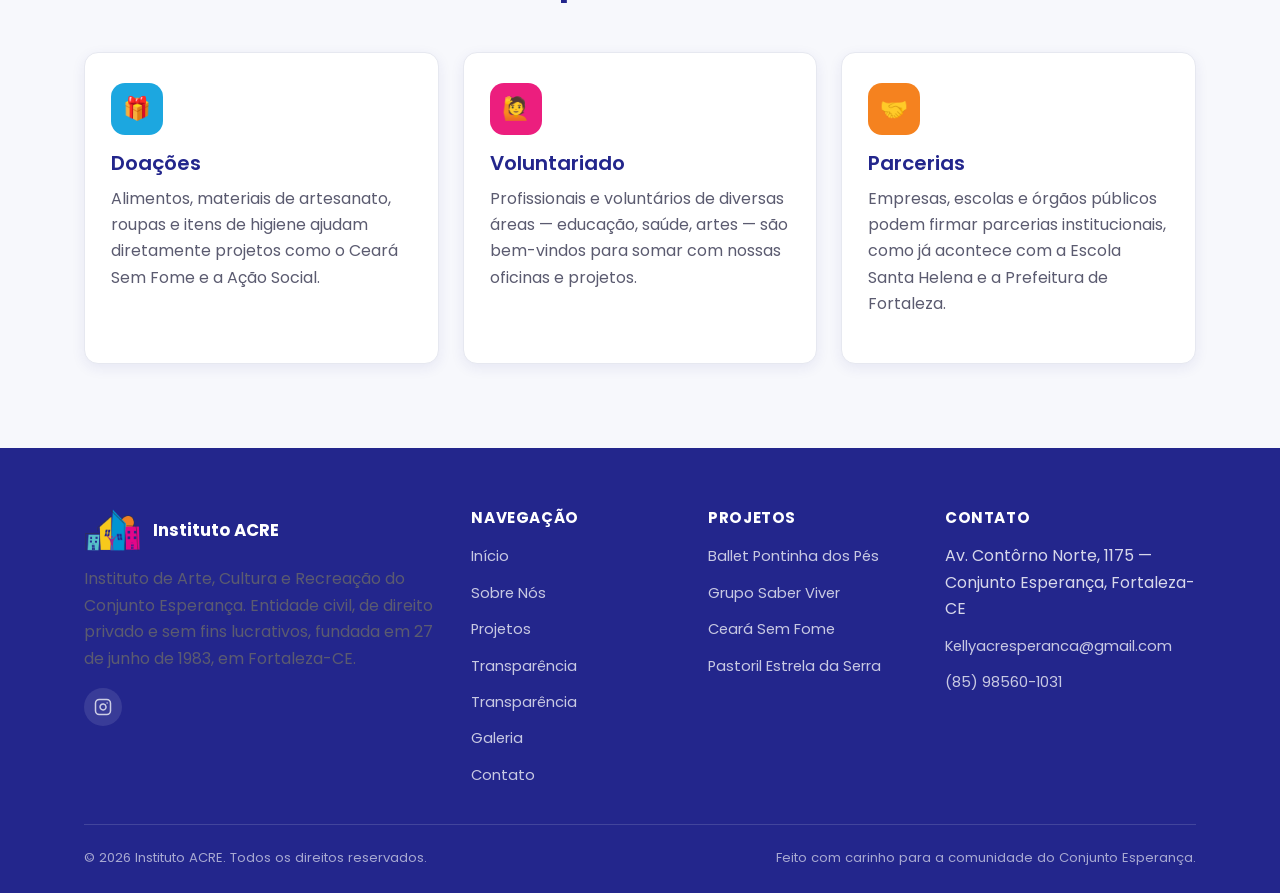
==== commit 160bd42f: "Adiciona aba de Transparencia com termo de fomento Co-Authored-By: Claude Sonnet 5 <noreply@anthropi" ====
--- a/contato.html
+++ b/contato.html
@@ -25,6 +25,7 @@
         <li><a href="index.html">Início</a></li>
         <li><a href="sobre.html">Sobre Nós</a></li>
         <li><a href="projetos.html">Projetos</a></li>
+        <li><a href="transparencia.html">Transparência</a></li>
         <li><a href="galeria.html">Galeria</a></li>
         <li><a href="contato.html" class="is-active">Contato</a></li>
       </ul>
@@ -199,6 +200,8 @@
           <li><a href="index.html">Início</a></li>
           <li><a href="sobre.html">Sobre Nós</a></li>
           <li><a href="projetos.html">Projetos</a></li>
+          <li><a href="transparencia.html">Transparência</a></li>
+        <li><a href="transparencia.html">Transparência</a></li>
           <li><a href="galeria.html">Galeria</a></li>
           <li><a href="contato.html">Contato</a></li>
         </ul>
--- a/css/style.css
+++ b/css/style.css
@@ -552,6 +552,60 @@
 }
 .form-grid-2 { display: grid; grid-template-columns: 1fr 1fr; gap: 16px; }
 
+/* ---------- Transparência ---------- */
+.doc-card {
+  background: #fff;
+  border: 1px solid var(--border);
+  border-radius: var(--radius);
+  padding: 32px;
+  box-shadow: var(--shadow-sm);
+}
+.doc-card + .doc-card { margin-top: 28px; }
+.doc-card-header {
+  display: flex;
+  align-items: flex-start;
+  gap: 16px;
+  margin-bottom: 24px;
+  padding-bottom: 22px;
+  border-bottom: 1px solid var(--border);
+}
+.doc-icon {
+  width: 56px; height: 56px;
+  border-radius: 14px;
+  background: var(--blue);
+  color: #fff;
+  display: flex; align-items: center; justify-content: center;
+  font-size: 1.5rem;
+  flex-shrink: 0;
+}
+.doc-card-header h3 { margin-bottom: 4px; }
+.doc-card-header .doc-subtitle { font-size: .85rem; color: var(--text-light); }
+.doc-meta {
+  display: grid;
+  grid-template-columns: 220px 1fr;
+  gap: 16px 20px;
+  margin: 0;
+}
+.doc-meta dt { font-weight: 700; color: var(--navy); font-size: .82rem; text-transform: uppercase; letter-spacing: .03em; }
+.doc-meta dd { margin: 0; color: var(--text-light); }
+.doc-actions { display: flex; gap: 14px; margin-top: 28px; flex-wrap: wrap; }
+.pdf-frame {
+  margin-top: 28px;
+  border-radius: var(--radius);
+  overflow: hidden;
+  border: 1px solid var(--border);
+  box-shadow: var(--shadow-sm);
+  height: 780px;
+}
+.pdf-frame iframe { width: 100%; height: 100%; border: 0; }
+.pdf-frame-fallback { padding: 40px; text-align: center; color: var(--text-light); }
+
+@media (max-width: 720px) {
+  .doc-meta { grid-template-columns: 1fr; gap: 4px 0; }
+  .doc-meta dt { margin-top: 10px; }
+  .pdf-frame { height: 520px; }
+}
+
 /* ---------- Footer ---------- */
 .site-footer {
   background: var(--navy);
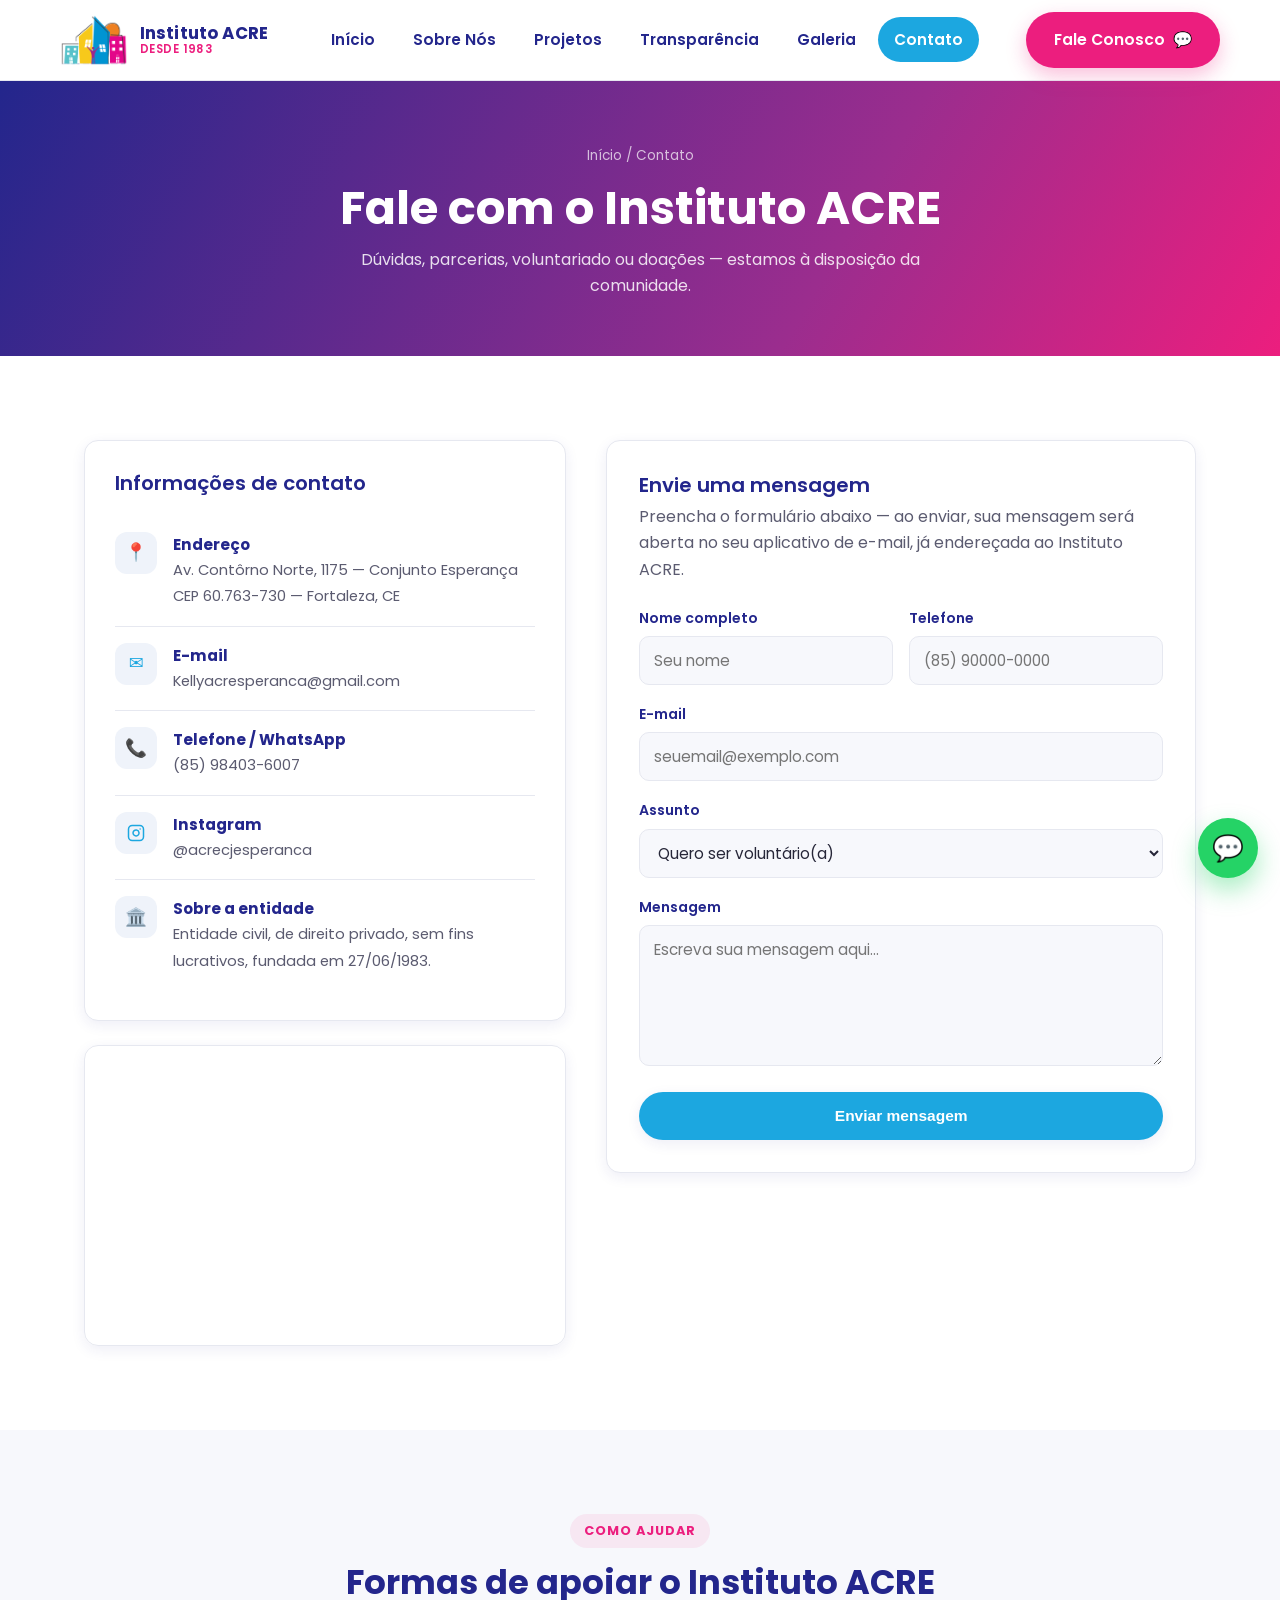
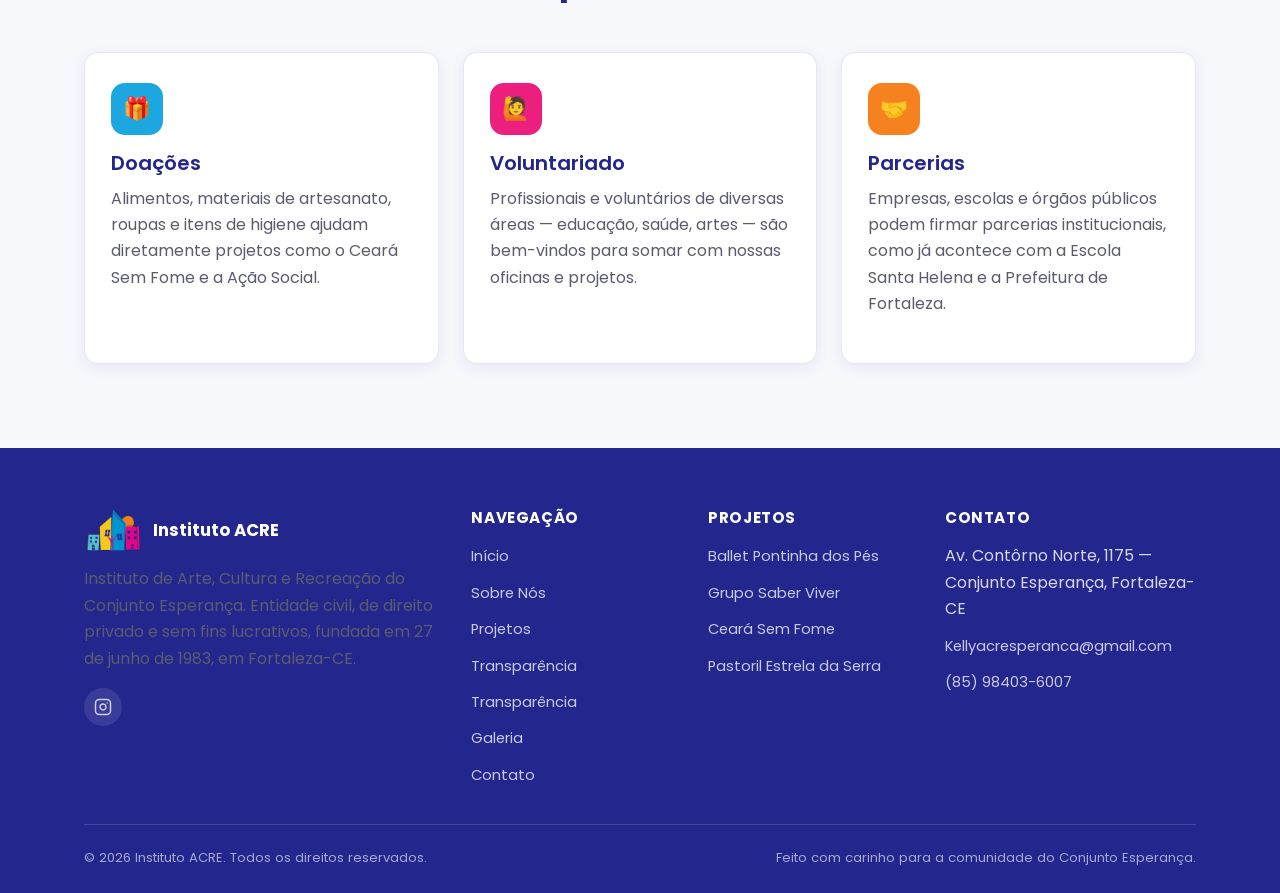
==== commit 89bf5fba: "Add files via upload" ====
--- a/contato.html
+++ b/contato.html
@@ -31,7 +31,7 @@
       </ul>
     </nav>
     <div class="nav-cta">
-      <a href="https://wa.me/5585985601031" target="_blank" rel="noopener" class="btn btn-cta"><span class="long">Fale Conosco</span> 💬</a>
+      <a href="https://wa.me/5585984036007" target="_blank" rel="noopener" class="btn btn-cta"><span class="long">Fale Conosco</span> 💬</a>
       <button class="nav-toggle" aria-label="Abrir menu" aria-expanded="false"><span></span></button>
     </div>
   </div>
@@ -75,7 +75,7 @@
               <div class="ic">📞</div>
               <div>
                 <strong>Telefone / WhatsApp</strong>
-                <a href="https://wa.me/5585985601031" target="_blank" rel="noopener">(85) 98560-1031</a>
+                <a href="https://wa.me/5585984036007" target="_blank" rel="noopener">(85) 98403-6007</a>
               </div>
             </div>
 
@@ -220,7 +220,7 @@
         <ul>
           <li>Av. Contôrno Norte, 1175 — Conjunto Esperança, Fortaleza-CE</li>
           <li><a href="mailto:Kellyacresperanca@gmail.com">Kellyacresperanca@gmail.com</a></li>
-          <li><a href="https://wa.me/5585985601031" target="_blank" rel="noopener">(85) 98560-1031</a></li>
+          <li><a href="https://wa.me/5585984036007" target="_blank" rel="noopener">(85) 98403-6007</a></li>
         </ul>
       </div>
     </div>
@@ -231,7 +231,7 @@
   </div>
 </footer>
 
-<a href="https://wa.me/5585985601031" target="_blank" rel="noopener" class="whatsapp-float" aria-label="Falar no WhatsApp">💬</a>
+<a href="https://wa.me/5585984036007" target="_blank" rel="noopener" class="whatsapp-float" aria-label="Falar no WhatsApp">💬</a>
 <script src="js/main.js"></script>
 </body>
 </html>
